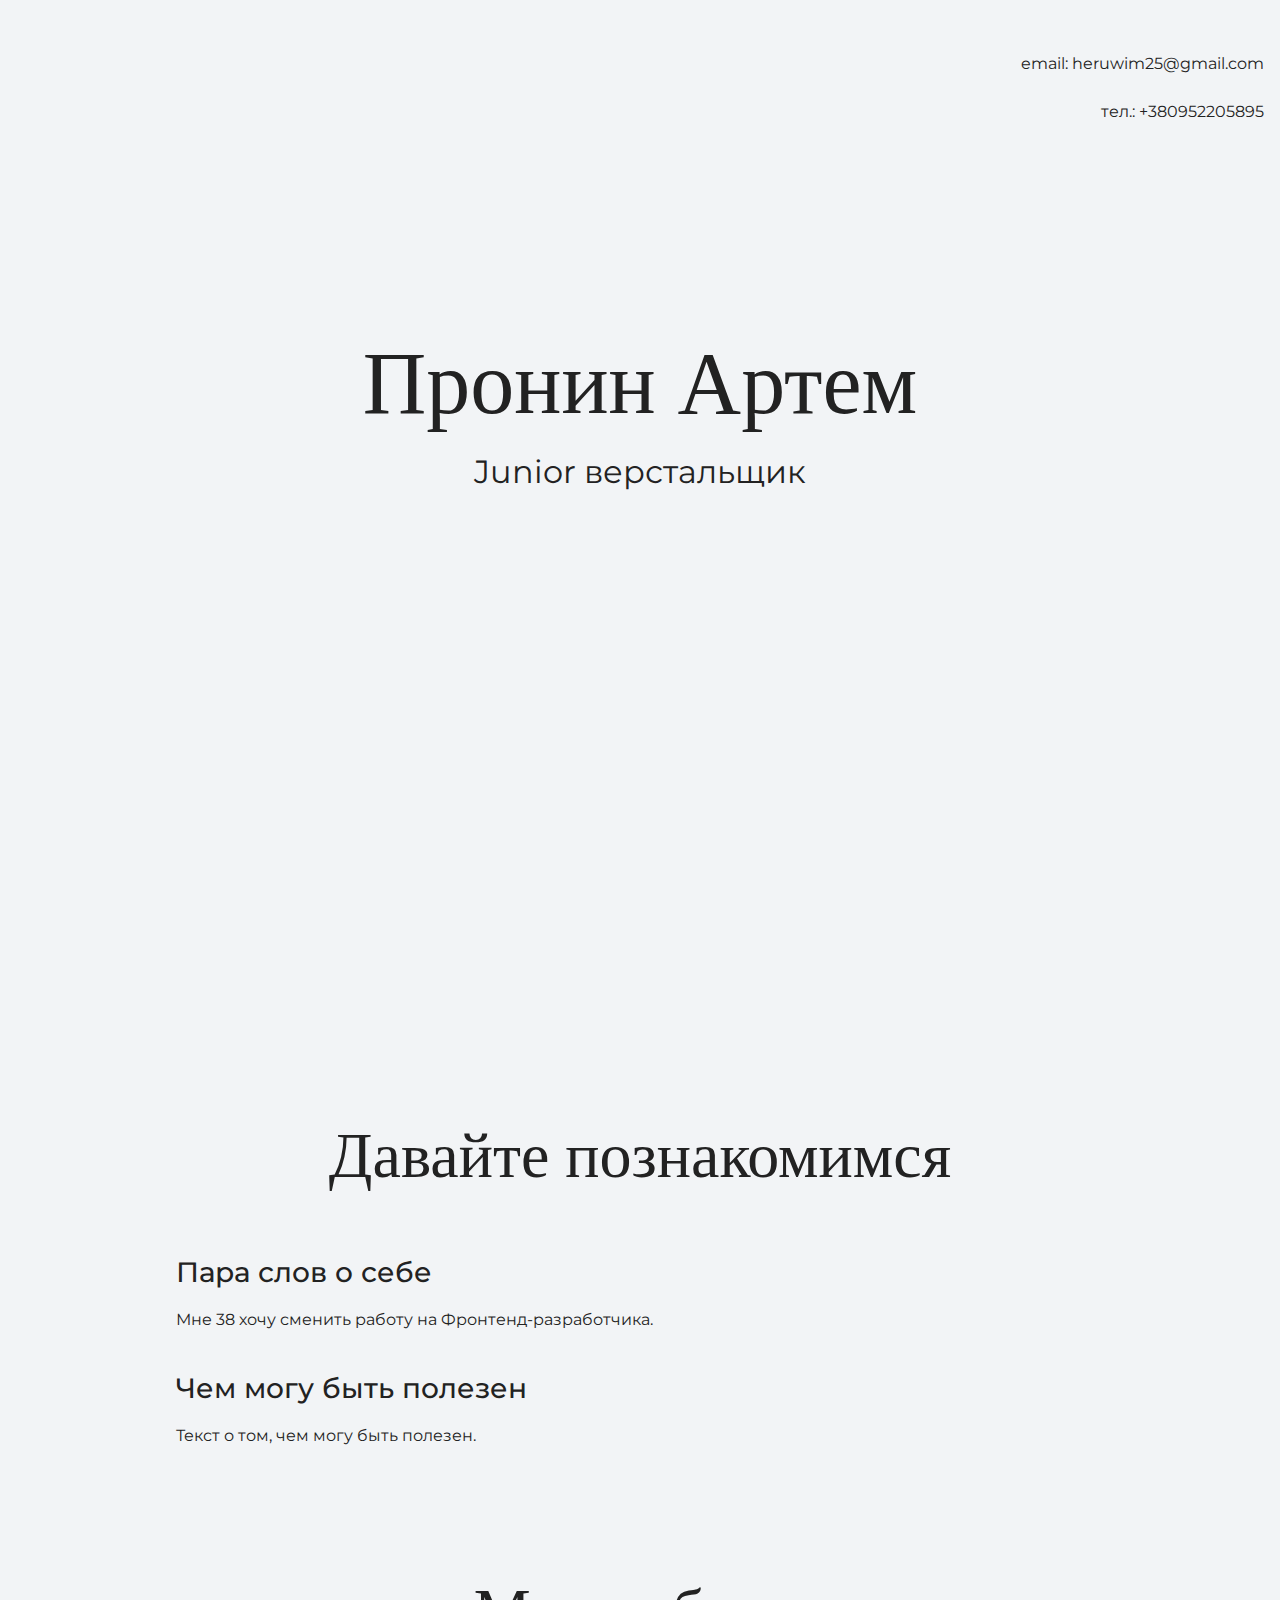
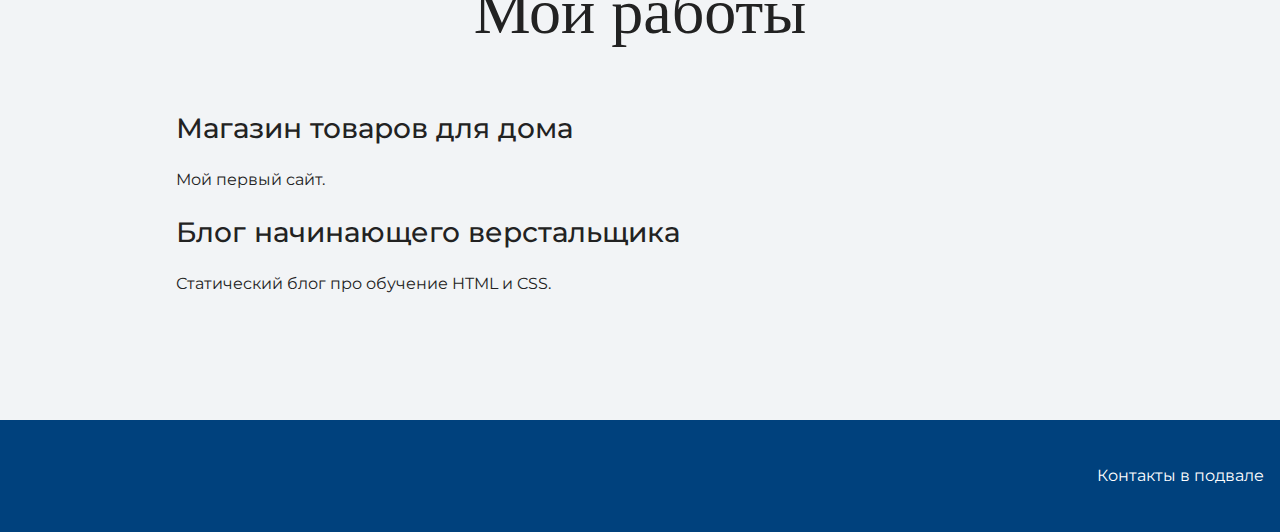
==== index.html @ 4a90ba3d "uploading site files" ====
<!DOCTYPE html>
<html lang="ru">
  <head>
    <meta charset="UTF-8">
    <link rel="stylesheet" href="style.css">
	 <link href="https://fonts.googleapis.com/css?family=Montserrat:400,500,700|Old+Standard+TT&display=swap&subset=cyrillic" rel="stylesheet">
    <title>Портфолио Junior верстальщика</title>
  </head>

  <body>
    <header class="page-header">
		<div class="container">
			<p>email: heruwim25@gmail.com</p>
			<p>тел.: +380952205895</p>
		</div>
    </header>

    <section class="hero-image">
		<div class="container">
			<h1 class="heading">Пронин Артем</h1>
			<p>Junior верстальщик</p>
		</div>
    </section>

    <section class="intro">
		<div class="container">
			<h2 class="subheading">Давайте познакомимся</h2>
			<h3>Пара слов о себе</h3>
			<p>Мне 38 хочу сменить работу на Фронтенд-разработчика. </p>
			<h3>Чем могу быть полезен</h3>
			<p>Текст о том, чем могу быть полезен.</p>
		</div>
    </section>

    <section class="portfolio">
		<div class="container">
			<h2 class="subheading">Мои работы</h2>

			<h3>Магазин товаров для дома</h3>
			<p>Мой первый сайт.</p>

			<h3>Блог начинающего верстальщика</h3>
			<p>Статический блог про обучение HTML и CSS.</p>
		</div>
    </section>

    <footer class="page-footer">
		<div class="container">
      Контакты в подвале
		</div>
    </footer>
  </body>
</html>
---- style.css ----
body {
  margin: 0;
  min-width: 960px;
  font-family: "Montserrat", "Helvetica", "Arial", sans-serif;
  font-size: 16px;
  line-height: 32px;
  color: #222222;
  background-color: #f2f4f6;
  background-image: url("img/hero-bg.jpg");
  background-repeat: no-repeat;
  background-position: top center;
}

.container {
  max-width: 928px;
  margin: 0 auto;
  padding: 0 16px;
}

.page-header {
  margin: 0 0 160px;
  padding: 32px 0 32px;
}

.page-header .container,
.page-footer .container {
  max-width: 1408px;
  text-align: right;
}

.page-header a {
  margin-left: 56px;
  color: #288be6;
  text-decoration: none;
  background-repeat: no-repeat;
  background-position: left;
}

.header-email {
  padding-left: 30px;
  background-image: url("img/icon-email-header.svg");
}

.header-phone {
  padding-left: 25px;
  background-image: url("img/icon-phone-header.svg");
}

.hero-image {
  margin-bottom: 620px;
}

.hero-image .container {
  max-width: 1408px;
  text-align: center;
}

.heading {
  margin: 0 0 16px;
  font-family: "Old Standard TT", "Times", "Times New Roman", serif;
  font-size: 88px;
  line-height: 96px;
  font-weight: 400;
}

.hero-image p {
  margin: 0;
  font-size: 32px;
  line-height: 48px;
}

.intro {
  margin: 0 0 120px;
}

.subheading {
  margin: 0 0 56px;
  font-family: "Old Standard TT", "Times", "Times New Roman", serif;
  font-size: 64px;
  line-height: 80px;
  font-weight: 400;
  text-align: center;
}

.user-image {
  margin: 0 0 32px;
  text-align: center;
}

.intro h3,
.portfolio h3 {
  margin: 0 0 12px;
  font-size: 28px;
  line-height: 40px;
  font-weight: 500;
}

.intro p {
  margin: 0 0 32px;
}

.skills-list {
  margin: 0;
  padding: 0;
}

.skills-list dt {
  padding-left: 32px;
  background-repeat: no-repeat;
  background-position: left;
}

.skill-html {
  background-image: url("img/icon-html.svg");
}

.skill-css {
  background-image: url("img/icon-css.svg");
}

.level {
  margin: 4px 0 16px;
  padding: 0;
  height: 14px;
  font-size: 0;
  background-color: #ffffff;
  border: 1px solid #86c3fa;
  border-radius: 8px;
}

.level div {
  margin: 1px;
  height: 12px;
  background-color: #288be6;
  border-radius: 6px;
}

.portfolio {
  margin: 0 0 120px;
}

.projects {
  margin: 0;
  padding: 0;
  list-style: none;
}

.projects li {
  margin: 0 0 80px;
}

.project-image {
  margin: 0 0 24px;
  text-align: center;
}

.projects p {
  margin: 0 0 24px;
}

.button {
  padding: 6px 20px;
  display: inline-block;
  vertical-align: baseline;
  text-decoration: none;
  text-transform: uppercase;
  border-radius: 4px;
  background-color: #288be6;
  color: #ffffff;
}

.page-footer {
  padding: 40px 0;
  background-color: #00417d;
  color: #ffffff;
}

.page-footer a {
  margin-left: 56px;
  color: inherit;
  text-decoration: none;
  background-repeat: no-repeat;
  background-position: left;
}

.footer-email {
  padding-left: 30px;
  background-image: url("img/icon-email-footer.svg");
}

.footer-phone {
  padding-left: 25px;
  background-image: url("img/icon-phone-footer.svg");
}
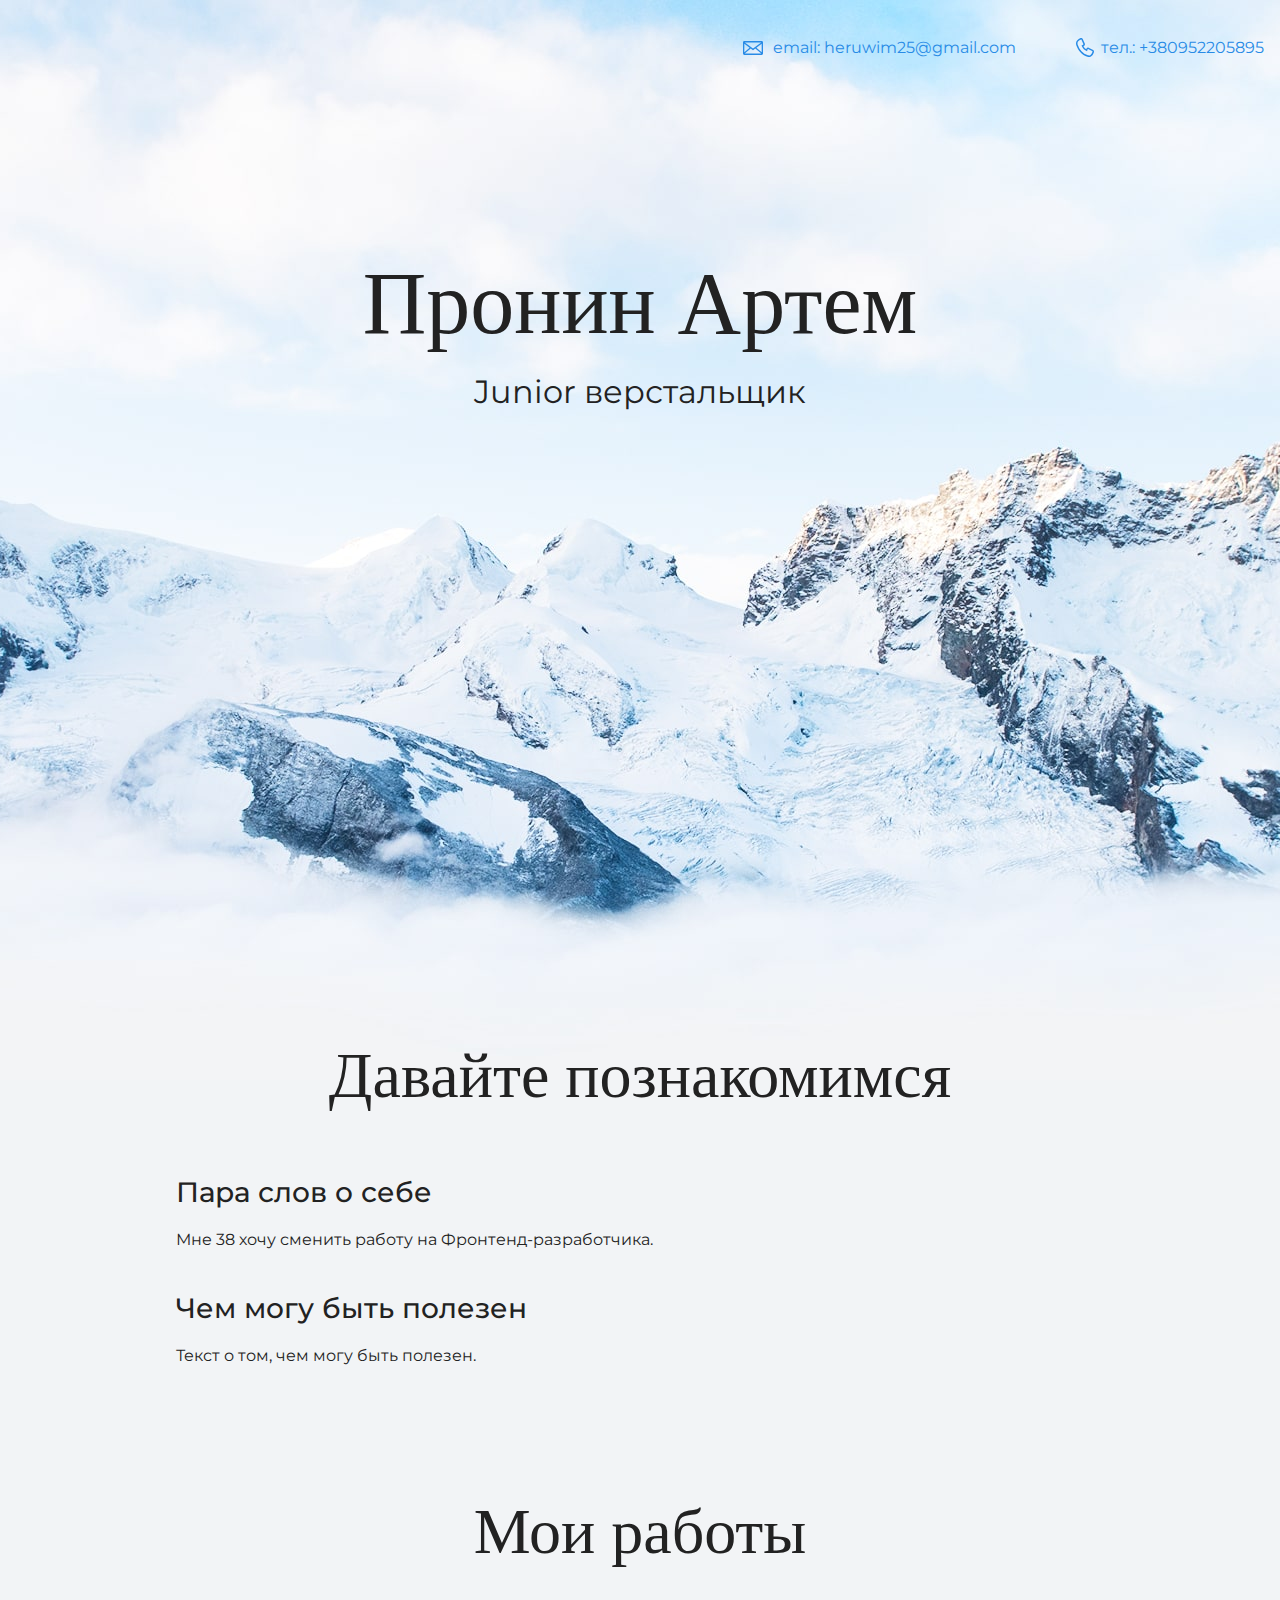
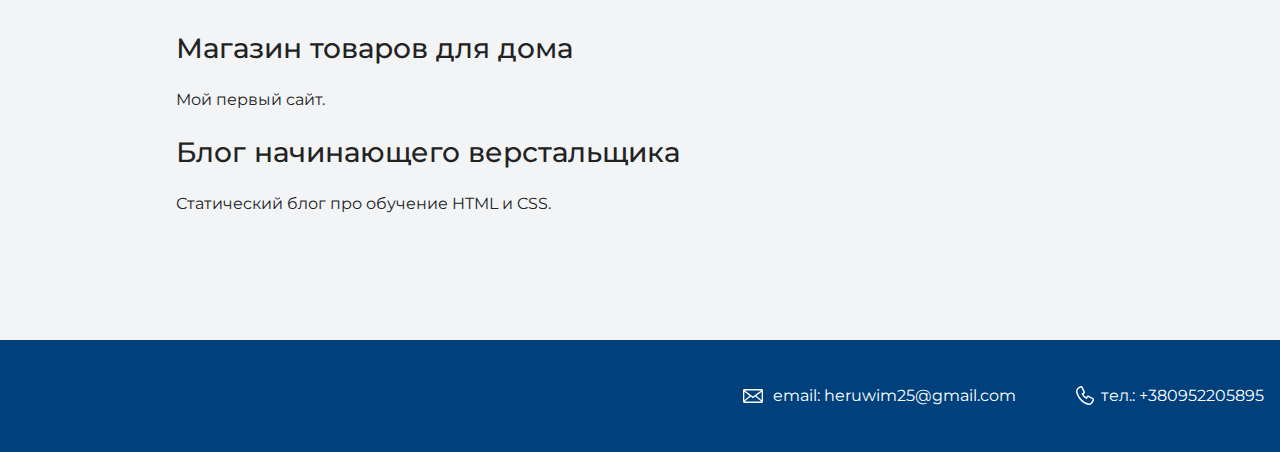
==== commit 2ff5d37d: "update foter and header" ====
--- a/index.html
+++ b/index.html
@@ -10,8 +10,8 @@
   <body>
     <header class="page-header">
 		<div class="container">
-			<p>email: heruwim25@gmail.com</p>
-			<p>тел.: +380952205895</p>
+			<a class="header-email" href="mailto:heruwim25@gmail.com">email: heruwim25@gmail.com</a>
+			<a href="tel:+380952205895" class="header-phone">тел.: +380952205895</a>
 		</div>
     </header>
 
@@ -46,7 +46,8 @@
 
     <footer class="page-footer">
 		<div class="container">
-      Контакты в подвале
+			<a class="footer-email" href="mailto:heruwim25@gmail.com">email: heruwim25@gmail.com</a>
+			<a class="footer-phone" href="tel:+380952205895" >тел.: +380952205895</a>
 		</div>
     </footer>
   </body>
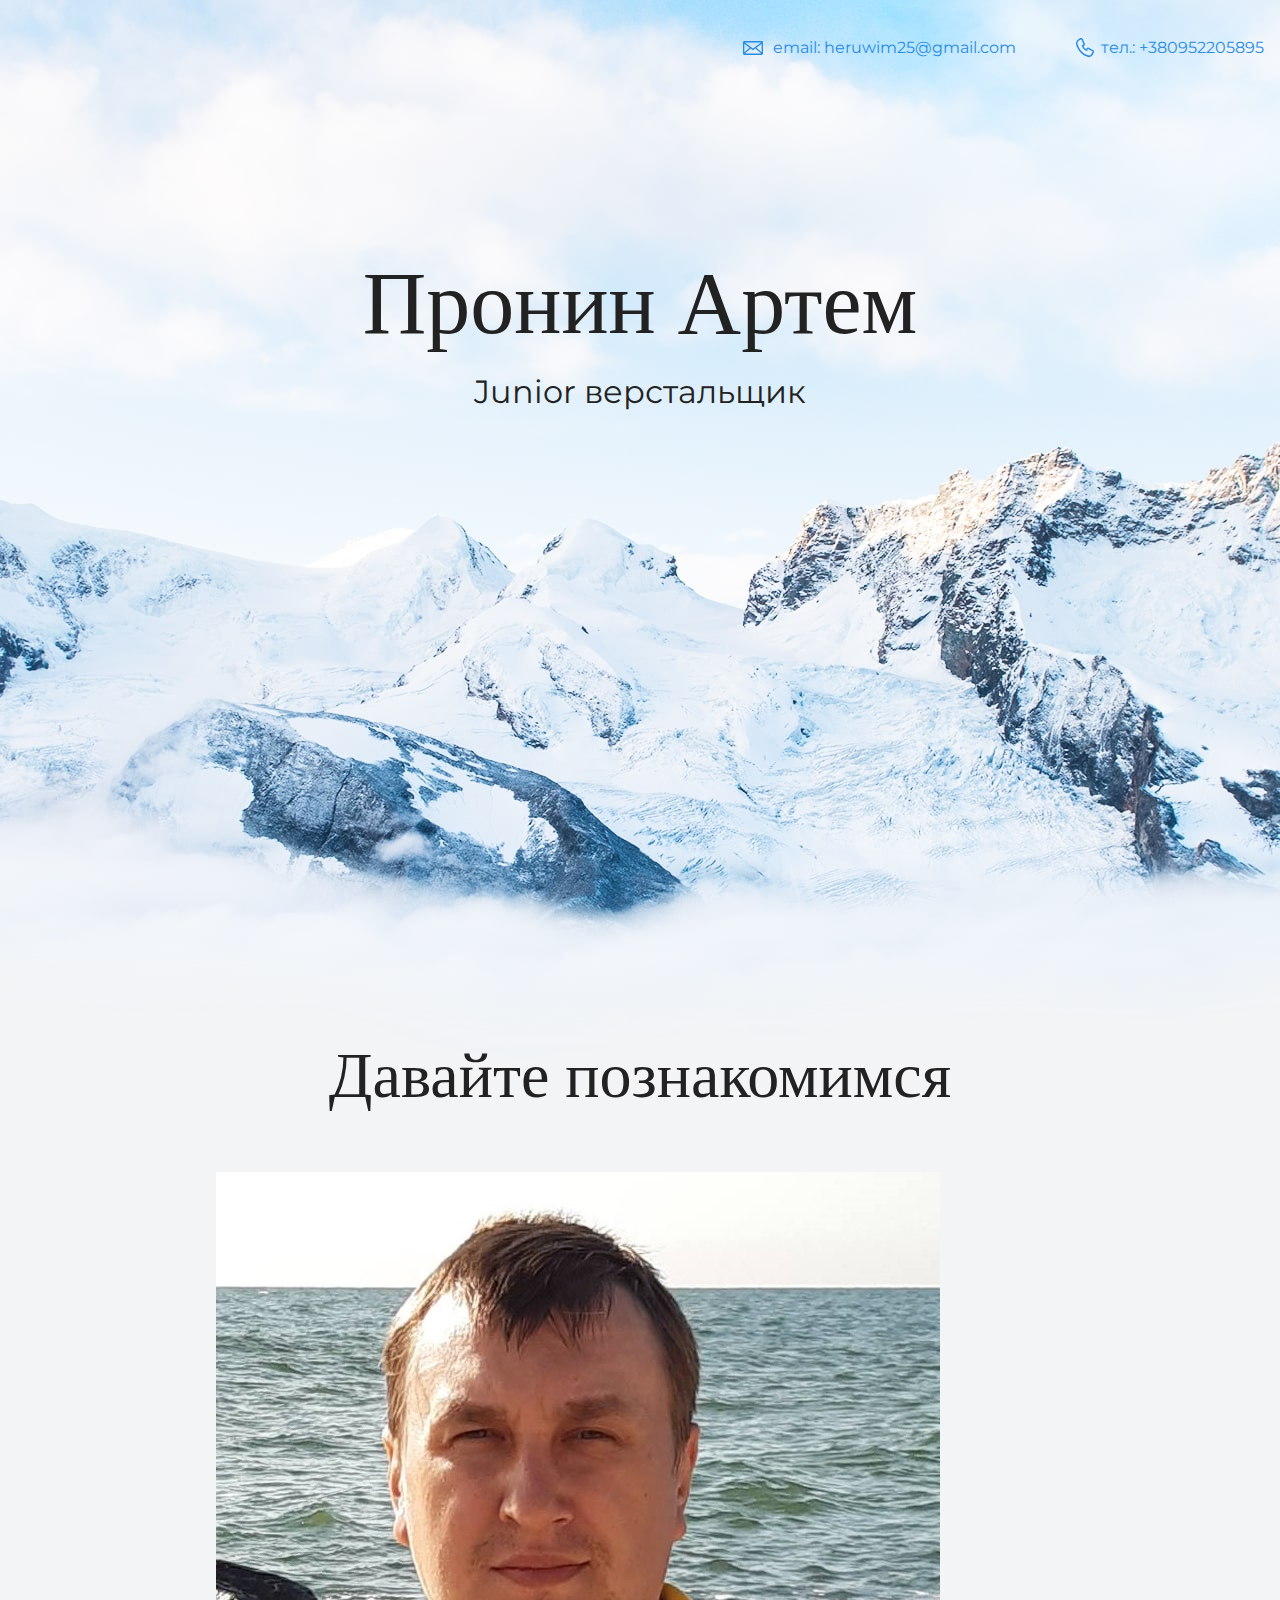
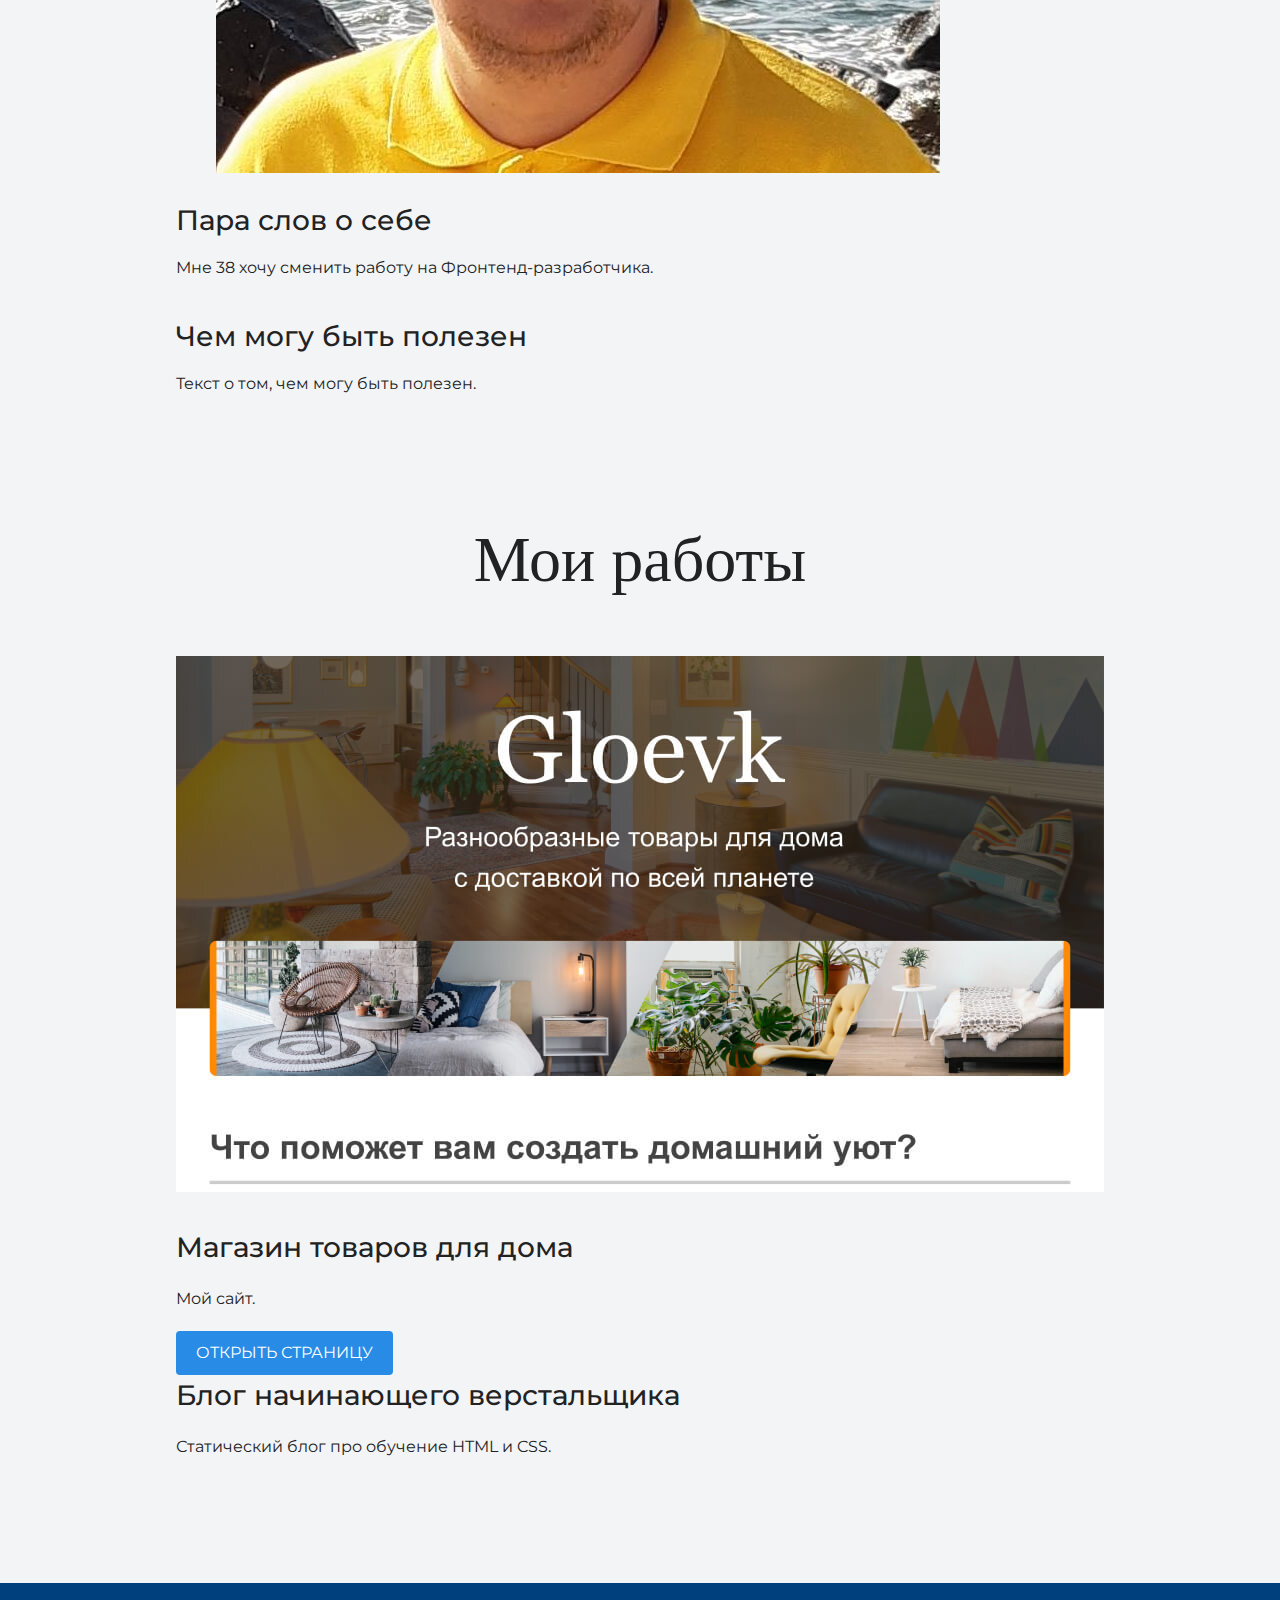
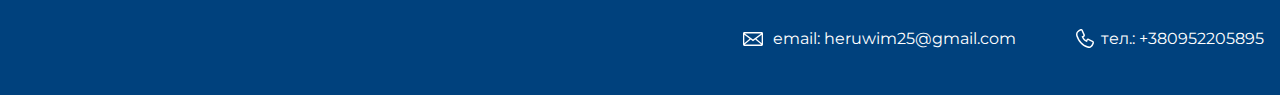
==== commit 42ffb72f: "add photo and folder source" ====
--- a/index.html
+++ b/index.html
@@ -25,6 +25,9 @@
     <section class="intro">
 		<div class="container">
 			<h2 class="subheading">Давайте познакомимся</h2>
+			<figure>
+				<img src="files/user.jpg" width="724" height="601" alt="Фотография Неопознанного Енота">
+			 </figure>	
 			<h3>Пара слов о себе</h3>
 			<p>Мне 38 хочу сменить работу на Фронтенд-разработчика. </p>
 			<h3>Чем могу быть полезен</h3>
@@ -35,9 +38,12 @@
     <section class="portfolio">
 		<div class="container">
 			<h2 class="subheading">Мои работы</h2>
-
+			<figure class="project-image">
+				<img src="files/project.jpg" width="928" height="536" alt="Cайт магазина товаров для дома">
+			 </figure>
 			<h3>Магазин товаров для дома</h3>
-			<p>Мой первый сайт.</p>
+			<p>Мой сайт.</p>
+			<a class="button" href="source/project/index.html">Открыть страницу</a>
 
 			<h3>Блог начинающего верстальщика</h3>
 			<p>Статический блог про обучение HTML и CSS.</p>
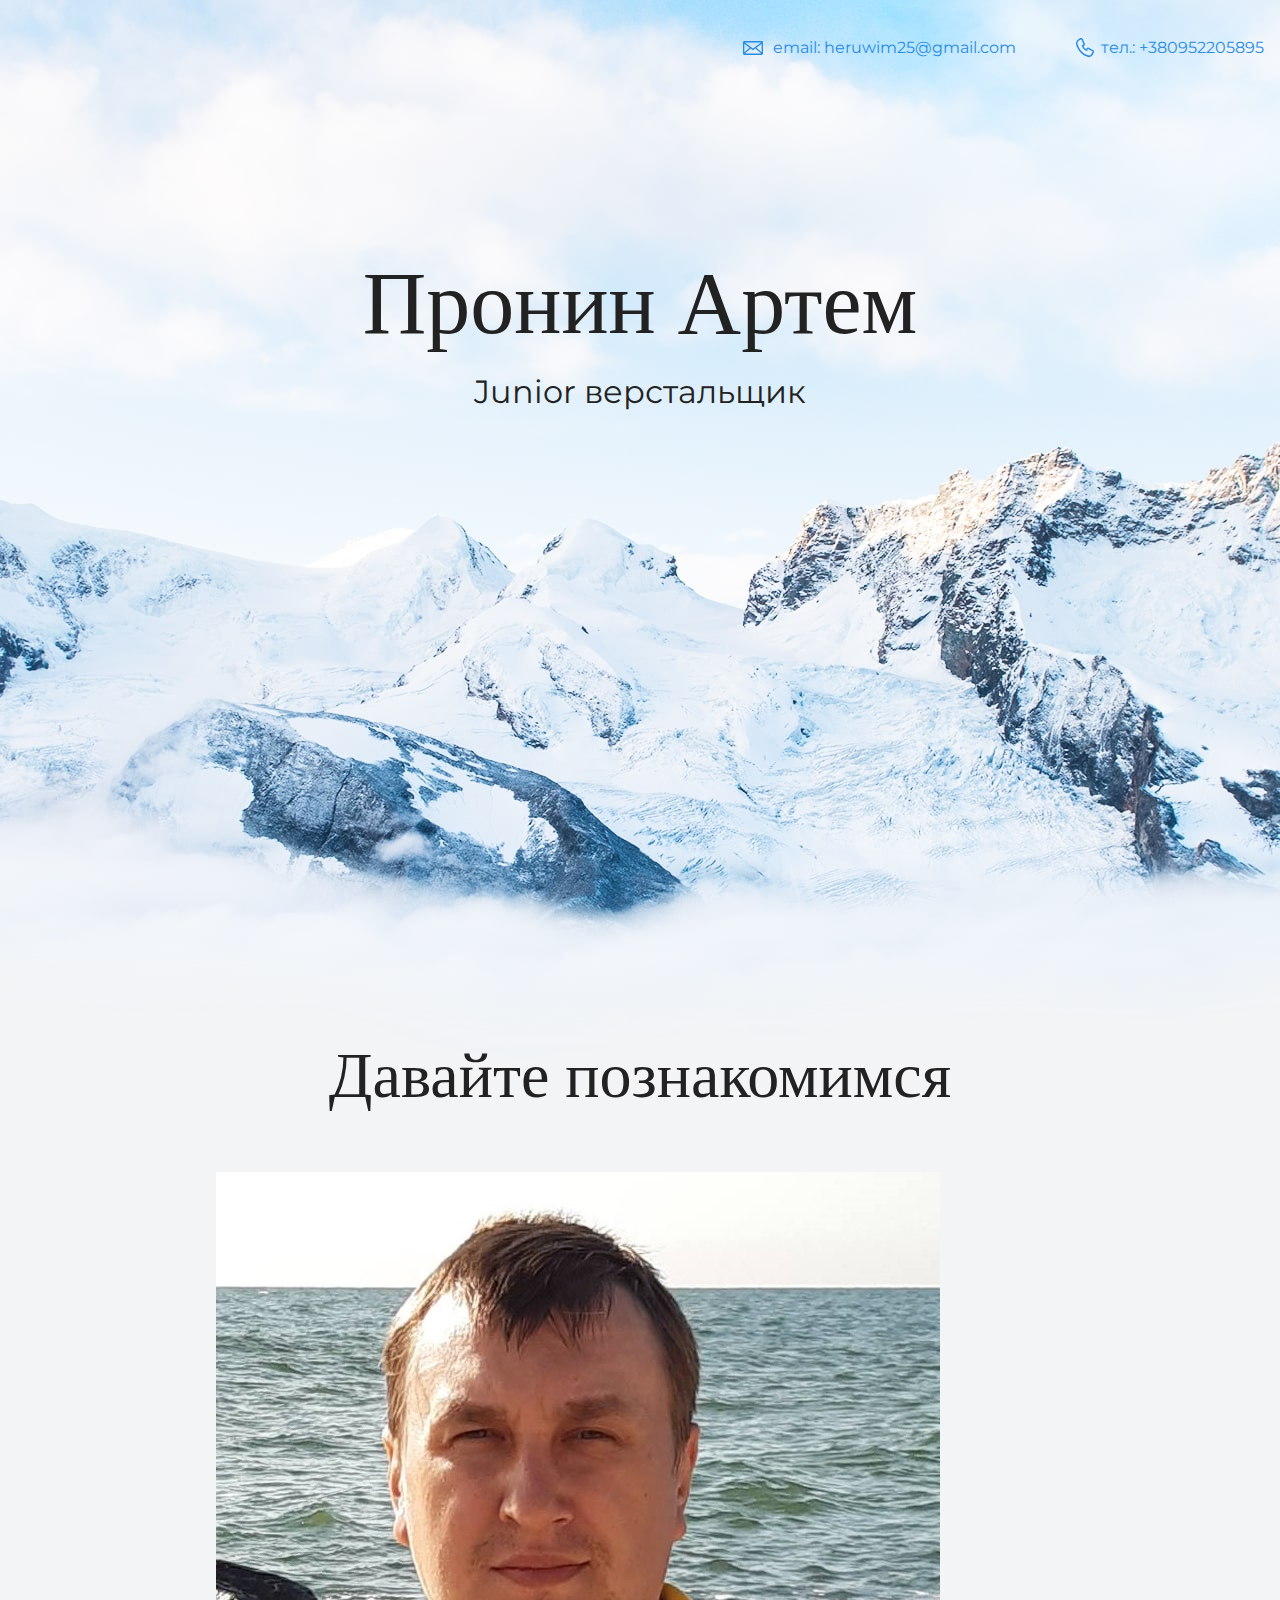
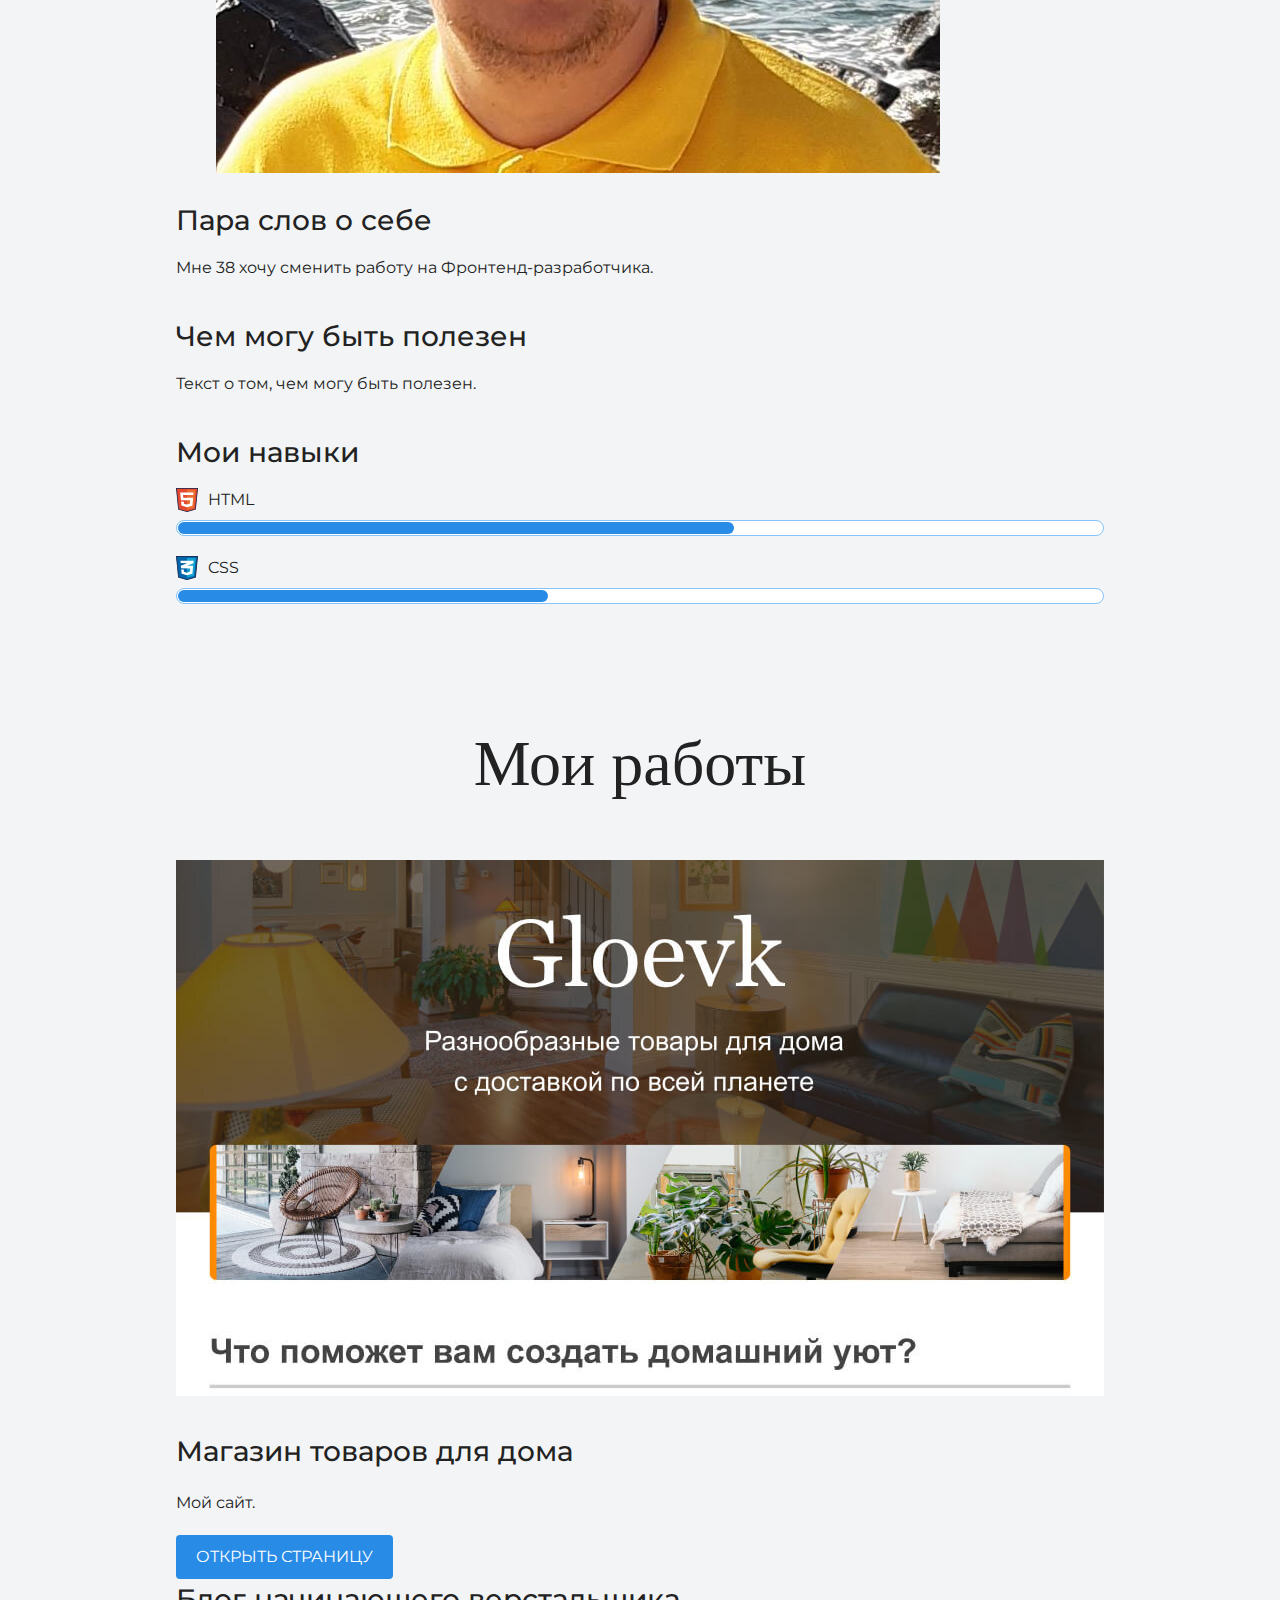
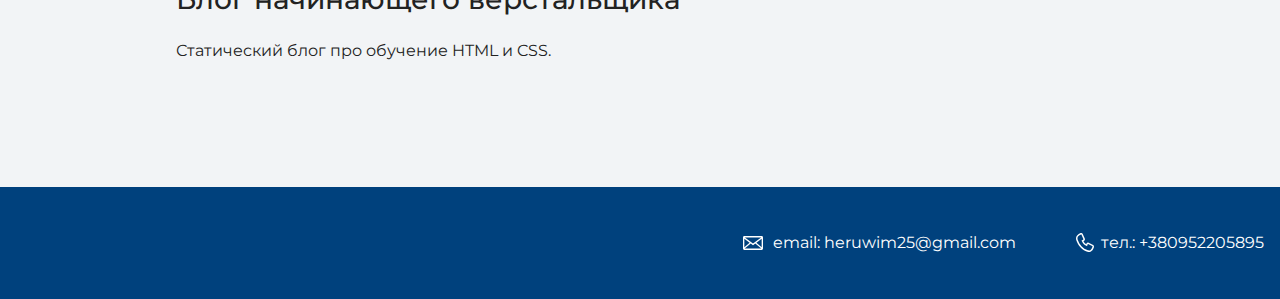
==== commit 1231bbf5: "add skils blok" ====
--- a/index.html
+++ b/index.html
@@ -27,11 +27,29 @@
 			<h2 class="subheading">Давайте познакомимся</h2>
 			<figure>
 				<img src="files/user.jpg" width="724" height="601" alt="Фотография Неопознанного Енота">
-			 </figure>	
-			<h3>Пара слов о себе</h3>
-			<p>Мне 38 хочу сменить работу на Фронтенд-разработчика. </p>
-			<h3>Чем могу быть полезен</h3>
-			<p>Текст о том, чем могу быть полезен.</p>
+			</figure>
+			
+			<div>	
+				<h3>Пара слов о себе</h3>
+				<p>Мне 38 хочу сменить работу на Фронтенд-разработчика. </p>
+			</div>
+
+			<div>
+				<h3>Чем могу быть полезен</h3>
+				<p>Текст о том, чем могу быть полезен.</p>
+			</div>
+
+			<div class="skills">
+				<h3>Мои навыки</h3>
+				<dl class="skills-list">
+				  <dt class="skill-html">HTML</dt>
+				  <dd class="level"><div style="width: 60%;">60%</div></dd>
+				  <dt class="skill-css">CSS</dt>
+				  <dd class="level"><div style="width: 40%;">40%</div></dd>
+				</dl>
+			 </div>	
+
+
 		</div>
     </section>
 
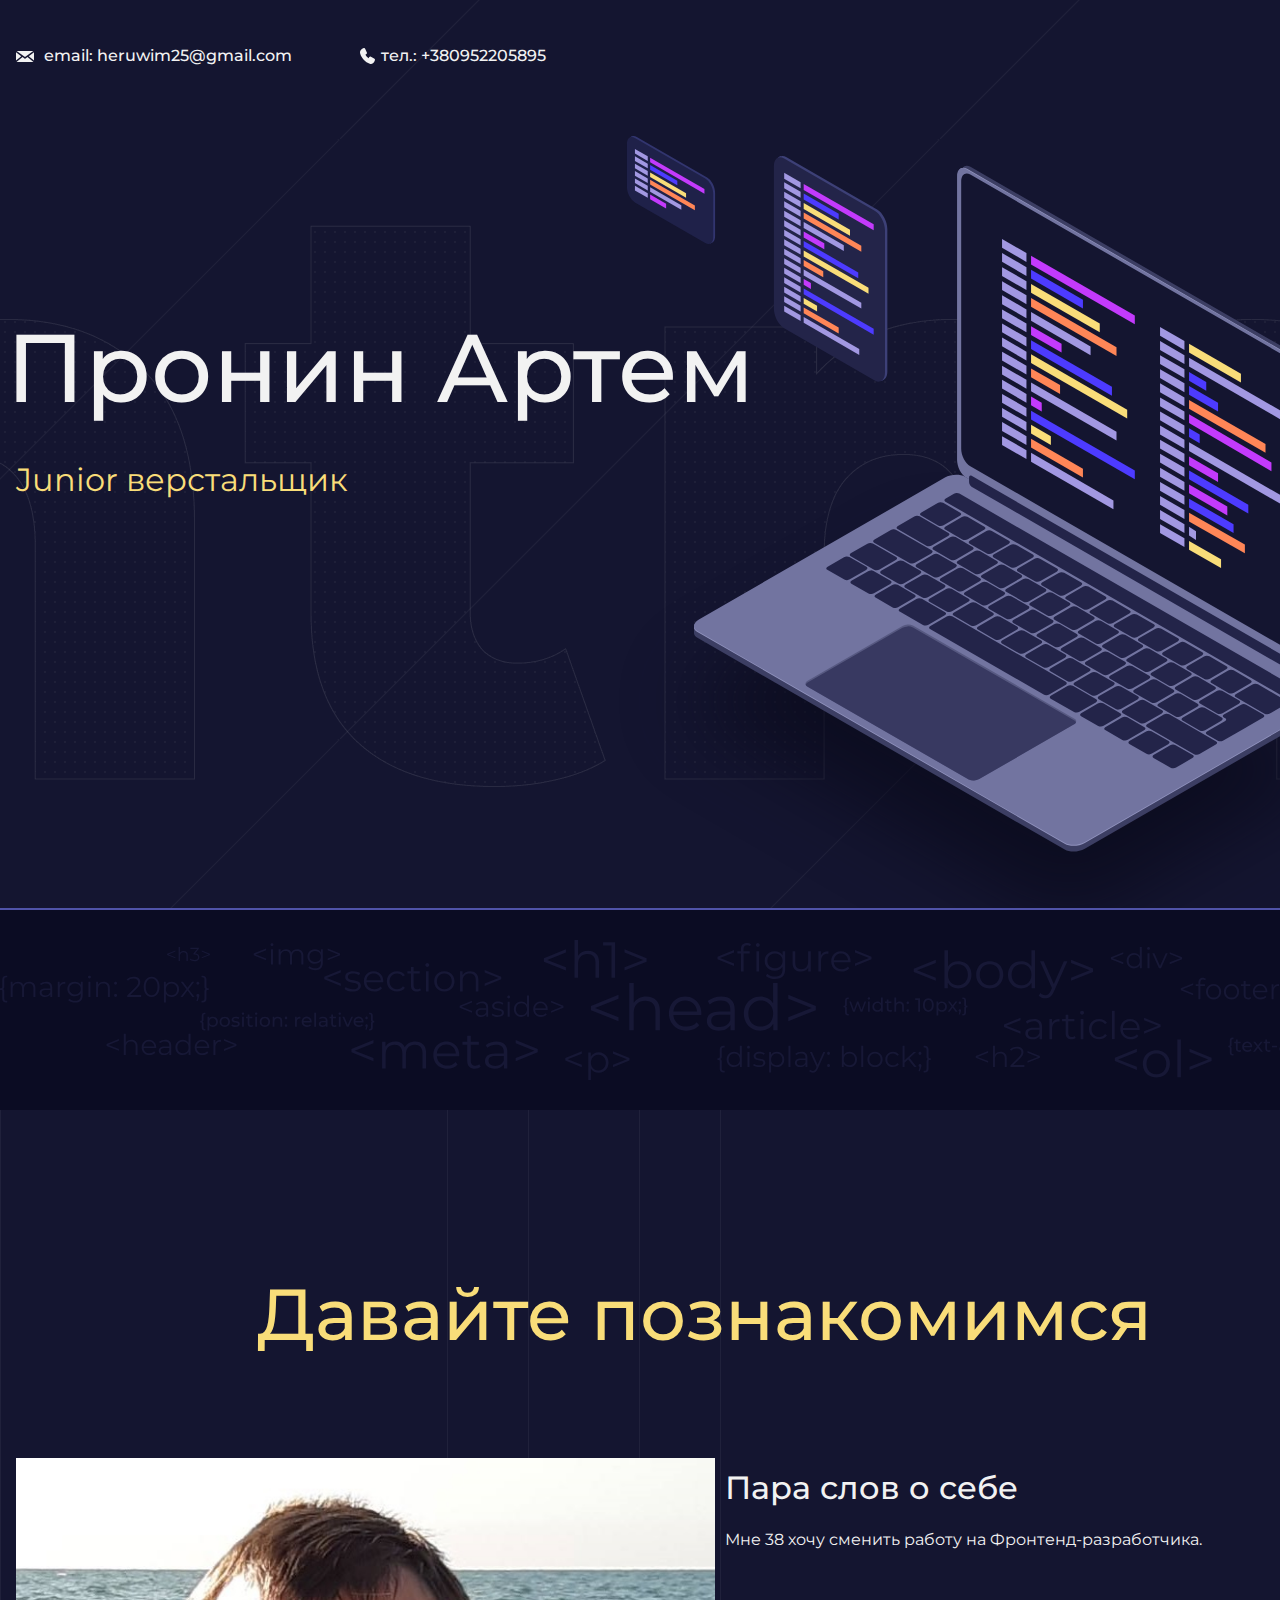
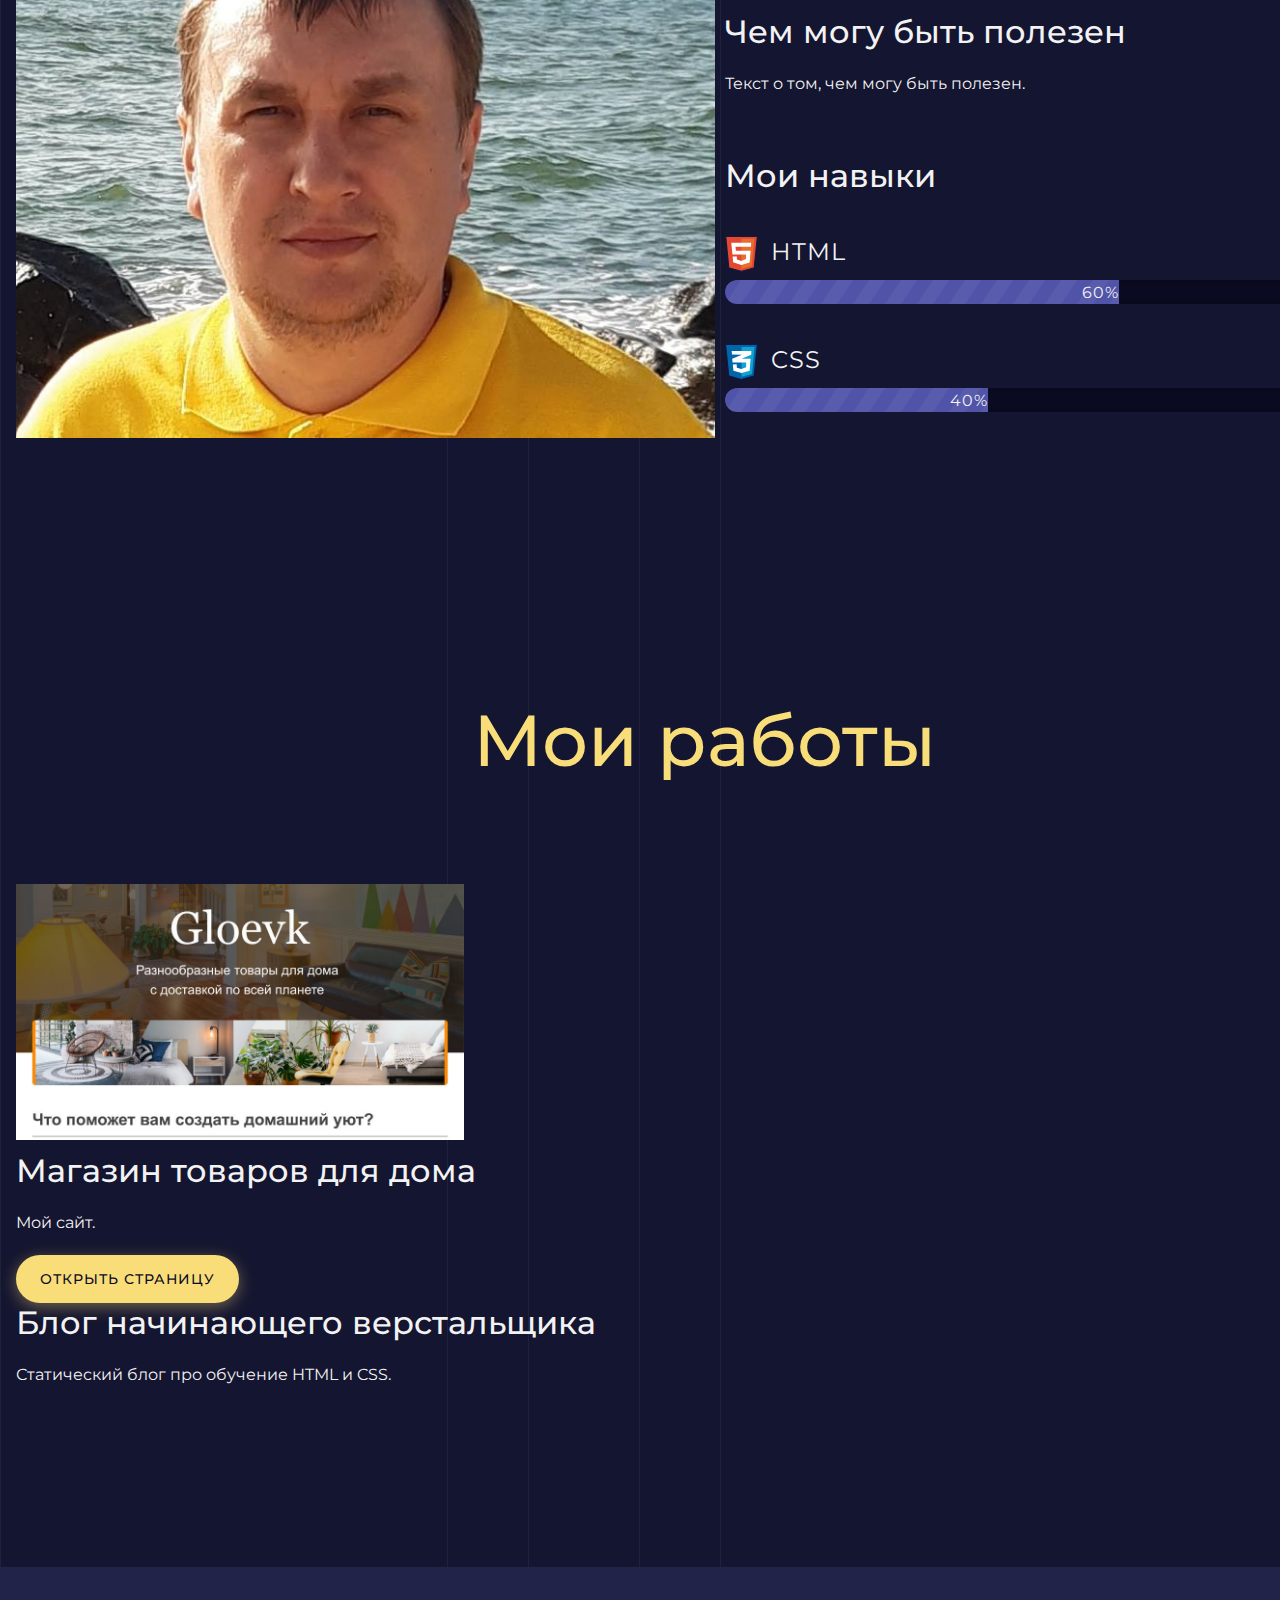
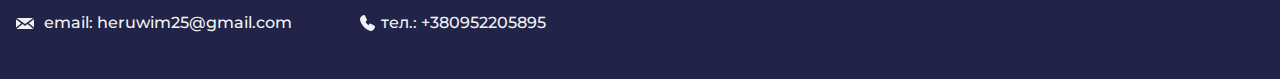
==== commit 0df201e2: "added edits point by point" ====
--- a/index.html
+++ b/index.html
@@ -2,6 +2,7 @@
 <html lang="ru">
   <head>
     <meta charset="UTF-8">
+	 <meta name="viewport" content="width=device-width, initial-scale=1.0">
     <link rel="stylesheet" href="style.css">
 	 <link href="https://fonts.googleapis.com/css?family=Montserrat:400,500,700|Old+Standard+TT&display=swap&subset=cyrillic" rel="stylesheet">
     <title>Портфолио Junior верстальщика</title>
@@ -25,10 +26,16 @@
     <section class="intro">
 		<div class="container">
 			<h2 class="subheading">Давайте познакомимся</h2>
-			<figure>
+			<div class="container__meet">
+				<div class="container__element container__meet_1">
+					<div class="container__image">
+			<figure class="user-image">
 				<img src="files/user.jpg" width="724" height="601" alt="Фотография Неопознанного Енота">
 			</figure>
-			
+					</div>
+				</div>
+			<div class="container__element container__meet_2">
+				<div class="container__skills">
 			<div>	
 				<h3>Пара слов о себе</h3>
 				<p>Мне 38 хочу сменить работу на Фронтенд-разработчика. </p>
@@ -36,7 +43,7 @@
 
 			<div>
 				<h3>Чем могу быть полезен</h3>
-				<p>Текст о том, чем могу быть полезен.</p>
+				<p>Текст о том, чем могу быть полезен. </p>
 			</div>
 
 			<div class="skills">
@@ -47,9 +54,10 @@
 				  <dt class="skill-css">CSS</dt>
 				  <dd class="level"><div style="width: 40%;">40%</div></dd>
 				</dl>
+				</div>
 			 </div>	
-
-
+			</div>
+		</div>
 		</div>
     </section>
 
--- a/style.css
+++ b/style.css
@@ -1,102 +1,216 @@
 body {
-  margin: 0;
-  min-width: 960px;
+  position: relative;
+  margin: 0;
+  min-width: 1408px;
   font-family: "Montserrat", "Helvetica", "Arial", sans-serif;
   font-size: 16px;
   line-height: 32px;
-  color: #222222;
-  background-color: #f2f4f6;
-  background-image: url("img/hero-bg.jpg");
-  background-repeat: no-repeat;
-  background-position: top center;
+  color: #f2f2f2;
+  background-color: #141530;
+  background-image: url("img/pattern-lines-hero.svg");
+  background-position: center;
 }
 
 .container {
-  max-width: 928px;
+  max-width: 1408px;
   margin: 0 auto;
   padding: 0 16px;
 }
 
 .page-header {
-  margin: 0 0 160px;
-  padding: 32px 0 32px;
-}
-
-.page-header .container,
-.page-footer .container {
-  max-width: 1408px;
-  text-align: right;
-}
-
-.page-header a {
-  margin-left: 56px;
-  color: #288be6;
+  margin: 0;
+  padding: 40px 0;
+}
+
+.page-header a,
+.page-footer a {
+  position: relative;
+  margin-right: 64px;
+  padding-bottom: 10px;
+  padding-top: 9px;
+  font-weight: 500;
   text-decoration: none;
   background-repeat: no-repeat;
   background-position: left;
-}
-
-.header-email {
-  padding-left: 30px;
-  background-image: url("img/icon-email-header.svg");
-}
-
-.header-phone {
-  padding-left: 25px;
-  background-image: url("img/icon-phone-header.svg");
+  color: inherit;
+}
+
+.page-header a:focus,
+.page-header a:hover,
+.page-footer a:focus,
+.page-footer a:hover {
+  color: #f9dd79;
+}
+
+.page-header a::after,
+.page-footer a::after {
+  position: absolute;
+  content: "";
+  bottom: 0;
+  left: 0;
+  width: 0;
+  height: 2px;
+  background-color: #f9dd79;
+  transition: width 200ms;
+}
+
+.page-header a:hover::after,
+.page-footer a:hover::after {
+  width: 100%;
+}
+
+.header-email,
+.footer-email {
+  padding-left: 28px;
+  background-image: url("img/icon-email.svg");
+}
+
+.header-email:focus,
+.header-email:hover,
+.footer-email:focus,
+.footer-email:hover {
+  background-image: url("img/icon-email-alt.svg");
+}
+
+.header-phone,
+.footer-phone {
+  padding-left: 21px;
+  background-image: url("img/icon-phone.svg");
+}
+
+.header-phone:focus,
+.header-phone:hover,
+.footer-phone:focus,
+.footer-phone:hover {
+  background-image: url("img/icon-phone-alt.svg");
+}
+
+.page-header a:active,
+.page-footer a:active {
+  opacity: 0.5;
 }
 
 .hero-image {
-  margin-bottom: 620px;
+  position: relative;
+  padding-top: 200px;
+  height: 798px;
+  background-image: url("img/bg-html.png");
+  background-repeat: no-repeat;
+  background-position-x: center;
+  background-position-y: 48px;
 }
 
 .hero-image .container {
-  max-width: 1408px;
-  text-align: center;
+ /* display: flex;
+  flex-direction: column;*/
+}
+
+.hero-image::before {
+  position: absolute;
+  content: "";
+  top: 24px;
+  left: calc(50vw - 32px);
+  width: 800px;
+  height: 800px;
+  background-image: url("img/hero-image.svg");
+  background-repeat: no-repeat;
+}
+
+.hero-image::after {
+  position: absolute;
+  content: "";
+  height: 200px;
+  width: 100%;
+  bottom: 0;
+  background-color: #0b0c23;
+  background-image: url("img/bg-tags.svg");
+  background-position: center;
+  background-repeat: no-repeat;
+  border-top: 2px solid #5053a8;
 }
 
 .heading {
-  margin: 0 0 16px;
-  font-family: "Old Standard TT", "Times", "Times New Roman", serif;
-  font-size: 88px;
-  line-height: 96px;
-  font-weight: 400;
+  z-index: 1;
+  order: 2;
+  margin: 0 0 0 -10px;
+  width: 815px;
+  font-size: 96px;
+  line-height: 112px;
+  font-weight: 500;
 }
 
 .hero-image p {
-  margin: 0;
+  z-index: 1;
+  order: 1;
+  margin: 0;
+  padding: 32px 0;
+  padding-bottom: 16px;
   font-size: 32px;
   line-height: 48px;
+  color: #f9dd79;
+}
+
+.intro,
+.portfolio {
+  background-color: #141530;
+  background-image: url("img/pattern-lines.svg");
+  background-repeat: repeat-y;
+  background-position-x: center;
 }
 
 .intro {
-  margin: 0 0 120px;
+  padding-top: 160px;
+  padding-bottom: 50px;
+  min-height: 828px;
 }
 
 .subheading {
-  margin: 0 0 56px;
-  font-family: "Old Standard TT", "Times", "Times New Roman", serif;
-  font-size: 64px;
-  line-height: 80px;
-  font-weight: 400;
+  margin: 0 0 100px;
   text-align: center;
+  font-size: 72px;
+  line-height: 88px;
+  font-weight: 500;
+  color: #f9dd79;
+}
+
+.intro .container {
+  position: relative;
 }
 
 .user-image {
-  margin: 0 0 32px;
-  text-align: center;
+  
+  margin: 0;
+}
+
+.user-image img {
+	max-height: 580px;
+	width: auto;
+}
+
+.intro .container div {
+  
+  margin-bottom: 56px;
 }
 
 .intro h3,
 .portfolio h3 {
-  margin: 0 0 12px;
-  font-size: 28px;
+  margin: 0 0 16px;
+  font-size: 32px;
   line-height: 40px;
   font-weight: 500;
 }
 
 .intro p {
-  margin: 0 0 32px;
+  margin: 0;
+  z-index: 2;
+}
+
+.skills {
+  margin-bottom: 0;
+}
+
+.skills h3 {
+  margin-bottom: 40px;
 }
 
 .skills-list {
@@ -105,7 +219,11 @@
 }
 
 .skills-list dt {
-  padding-left: 32px;
+  margin: 0 0 8px;
+  padding-left: 46px;
+  height: 36px;
+  font-size: 24px;
+  letter-spacing: 1px;
   background-repeat: no-repeat;
   background-position: left;
 }
@@ -119,24 +237,47 @@
 }
 
 .level {
-  margin: 4px 0 16px;
-  padding: 0;
-  height: 14px;
-  font-size: 0;
-  background-color: #ffffff;
-  border: 1px solid #86c3fa;
-  border-radius: 8px;
-}
-
-.level div {
-  margin: 1px;
-  height: 12px;
-  background-color: #288be6;
-  border-radius: 6px;
+  margin: 0 0 40px;
+  height: 24px;
+  text-align: right;
+  background-color: #0b0c23;
+  box-shadow: inset 0 0 12px #070716;
+  border-radius: 12px;
+  overflow: hidden;
+}
+
+.skills .level div {
+  margin: 0;
+  height: 24px;
+  letter-spacing: 1px;
+  line-height: 26px;
+  background-color: #5053a8;
+  background-image: url("img/progress-pattern.svg");
+}
+
+.container__meet{
+	display: flex;
+	
+}
+
+.container__element{
+width: 100%;
+height: auto;
+/*padding: 10px;*/
+}
+
+.user-image{
+height: 500px;
+width: auto;
+}
+
+.container__skills{
+padding: 10px;
 }
 
 .portfolio {
-  margin: 0 0 120px;
+  margin: 0;
+  padding-bottom: 160px;
 }
 
 .projects {
@@ -146,49 +287,58 @@
 }
 
 .projects li {
-  margin: 0 0 80px;
+  position: relative;
+  min-height: 256px;
+  margin: 0 0 100px;
+  padding-left: 528px;
 }
 
 .project-image {
-  margin: 0 0 24px;
-  text-align: center;
+  position: relative;
+  top: 0;
+  left: 0;
+  margin: 0;
+}
+
+.project-image img {
+  width: 448px;
+  height: 256px;
+  object-fit: cover;
 }
 
 .projects p {
-  margin: 0 0 24px;
+  margin: 0 0 32px;
 }
 
 .button {
-  padding: 6px 20px;
+  margin: 0;
+  padding: 8px 24px;
   display: inline-block;
   vertical-align: baseline;
+  font-size: 14px;
+  font-weight: 500;
+  letter-spacing: 1px;
   text-decoration: none;
   text-transform: uppercase;
-  border-radius: 4px;
-  background-color: #288be6;
-  color: #ffffff;
+  color: #0b0c23;
+  background-color: #f9dd79;
+  box-shadow: 0 4px 16px rgba(249, 221, 121, 0.4);
+  border-radius: 24px;
+  transition: background-color 100ms, box-shadow 100ms;
+}
+
+.button:focus,
+.button:hover {
+  background-color: #f9e7a8;
+  box-shadow: 0 4px 32px rgba(249, 221, 121, 0.6);
+}
+
+.button:active {
+  background-color: #b69e4b;
+  box-shadow: none;
 }
 
 .page-footer {
   padding: 40px 0;
-  background-color: #00417d;
-  color: #ffffff;
-}
-
-.page-footer a {
-  margin-left: 56px;
-  color: inherit;
-  text-decoration: none;
-  background-repeat: no-repeat;
-  background-position: left;
-}
-
-.footer-email {
-  padding-left: 30px;
-  background-image: url("img/icon-email-footer.svg");
-}
-
-.footer-phone {
-  padding-left: 25px;
-  background-image: url("img/icon-phone-footer.svg");
+  background-color: #212349;
 }